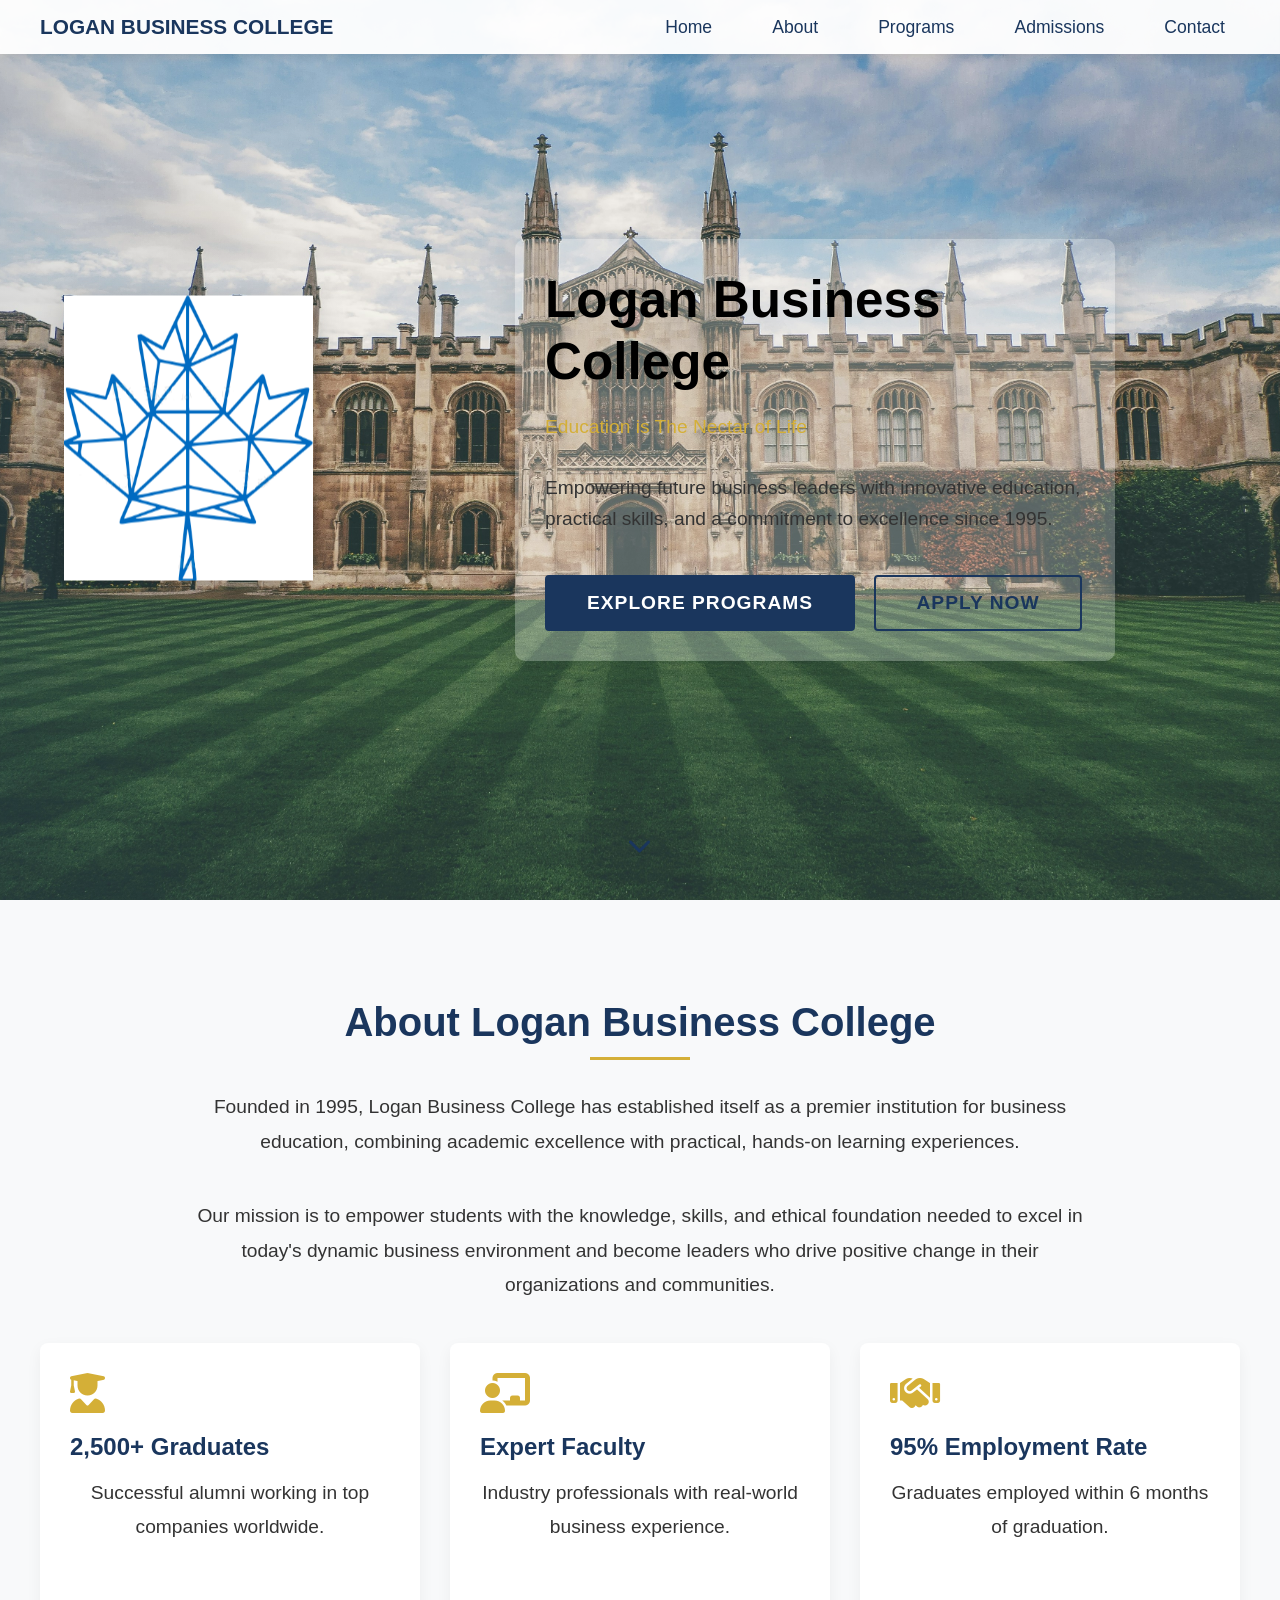
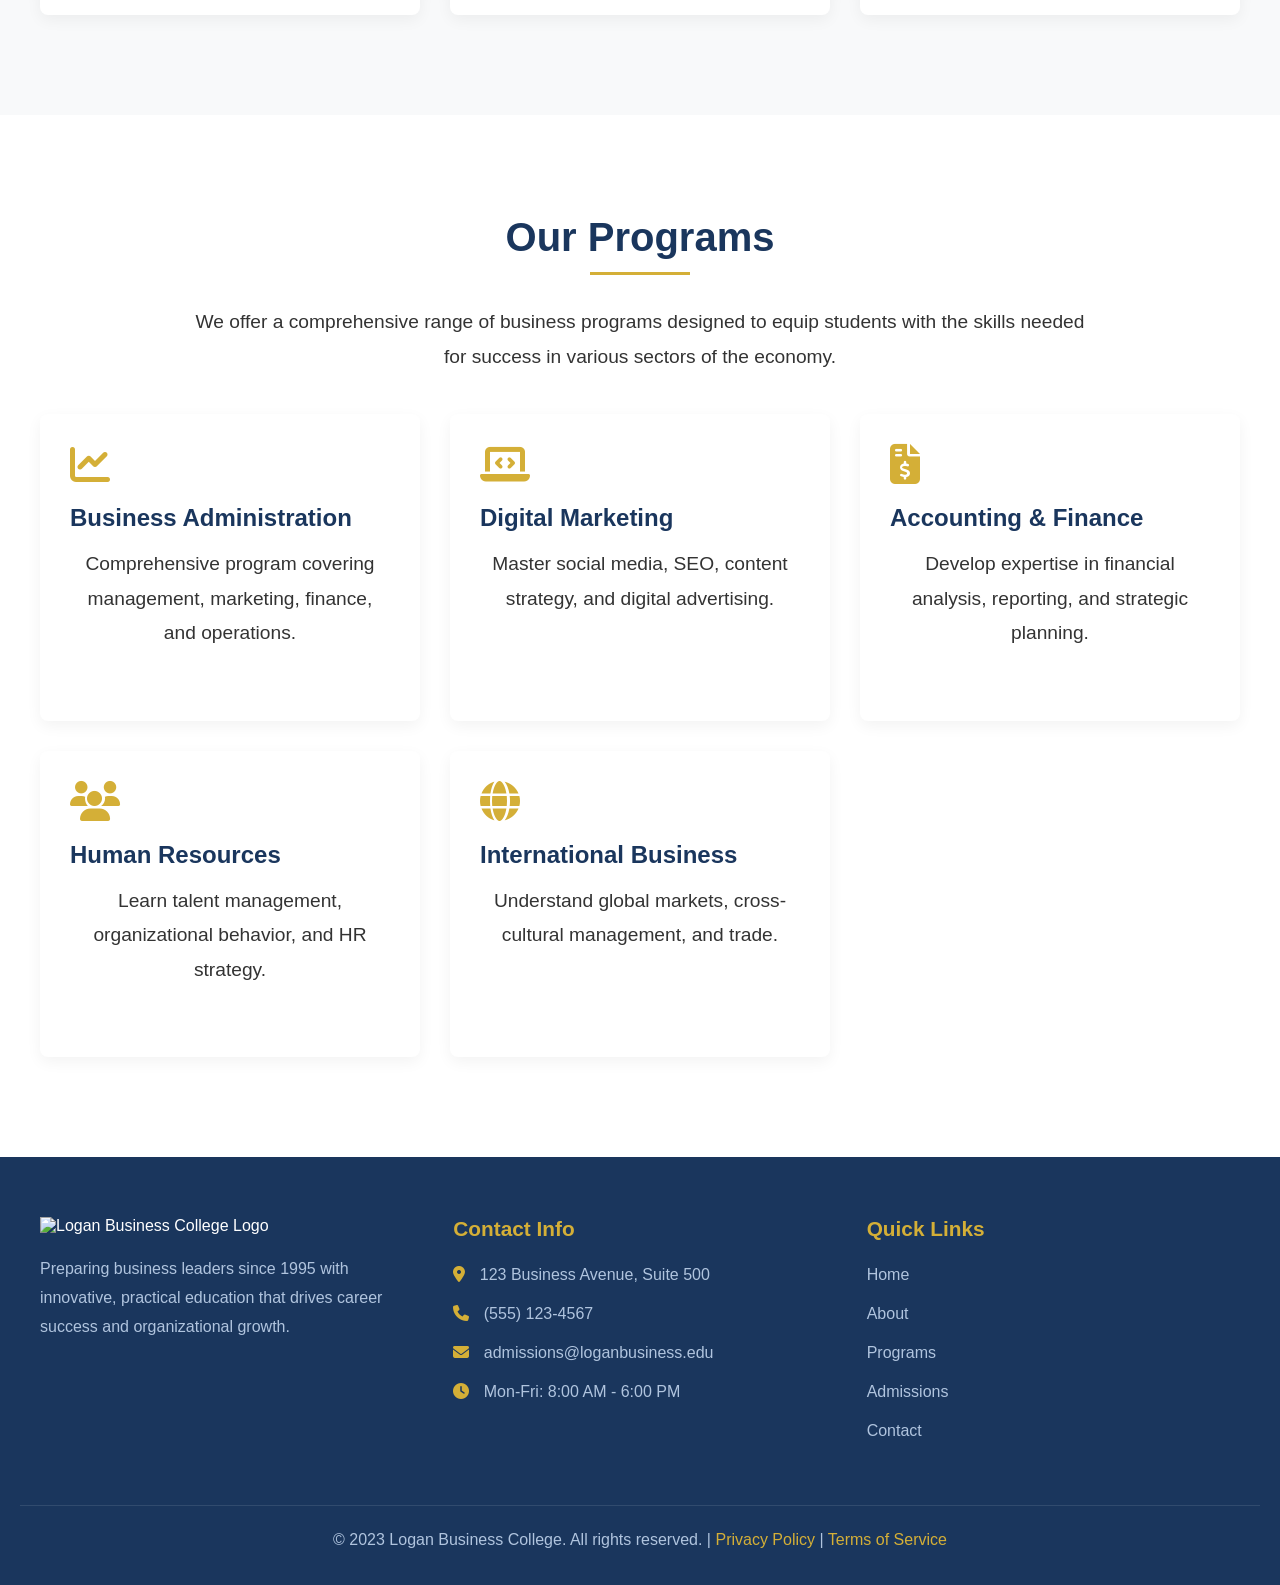
==== LandingPage/index.html @ c4b7f5f1 "Initial commit" ====
<!DOCTYPE html>
<html lang="en">
<head>
    <meta charset="UTF-8">
    <meta name="viewport" content="width=device-width, initial-scale=1.0">
    <title>Logan Business College - Excellence in Business Education</title>
    <link rel="stylesheet" href="https://cdnjs.cloudflare.com/ajax/libs/font-awesome/6.4.0/css/all.min.css">
    <link rel="stylesheet" href="style.css">
</head>
<body>
    <!-- Navbar -->
    <nav class="navbar" id="navbar">
        <div class="nav-logo">
            <div class="nav-logo-text">LOGAN BUSINESS COLLEGE</div>
        </div>
        <ul class="nav-links">
            <li><a href="#home">Home</a></li>
            <li><a href="#about">About</a></li>
            <li><a href="#programs">Programs</a></li>
            <li><a href="#admissions">Admissions</a></li>
            <li><a href="#contact">Contact</a></li>
        </ul>
    </nav>

    <!-- Menu Button (Initially hidden) -->
    <div class="menu-button" id="menuButton">
        <span></span>
        <span></span>
        <span></span>
    </div>

    <!-- Sidebar Menu -->
    <div class="sidebar-menu" id="sidebarMenu">
        <ul class="sidebar-links">
            <li><a href="#home"><i class="fas fa-home"></i> Home</a></li>
            <li><a href="#about"><i class="fas fa-info-circle"></i> About LBC</a></li>
            <li><a href="#programs"><i class="fas fa-graduation-cap"></i> Programs</a></li>
            <li><a href="#admissions"><i class="fas fa-file-alt"></i> Admissions</a></li>
            <li><a href="#faculty"><i class="fas fa-chalkboard-teacher"></i> Faculty</a></li>
            <li><a href="#campus"><i class="fas fa-university"></i> Campus Life</a></li>
            <li><a href="#contact"><i class="fas fa-envelope"></i> Contact</a></li>
            <li><a href="#apply"><i class="fas fa-edit"></i> Apply Now</a></li>
        </ul>
    </div>

    <!-- Landing Page Section -->
    <section class="landing-page" id="home">
        <!-- College Logo on the Left -->
        <div class="college-logo-container">
            <!-- Relative path to your local file -->
            <img src="leaf.png" alt="Logan Business College Logo" class="college-logo">
            <!-- <div class="logo-text">Logan Business College</div>
            <div class="logo-subtext">Excellence in Business Education</div> -->
        </div>
        
        <!-- Main Content -->
        <div class="main-content">
            <h1>Logan Business College</h1>
            <p><span class="highlight">Education is The Nectar of Life</span></p>
            <p>Empowering future business leaders with innovative education, practical skills, and a commitment to excellence since 1995.</p>
            <div class="cta-buttons">
                <a href="#programs" class="cta-button">Explore Programs</a>
                <a href="#apply" class="cta-button secondary">Apply Now</a>
            </div>
        </div>
        <div class="scroll-indicator">
            <i class="fas fa-chevron-down"></i>
        </div>
    </section>

    <!-- About Section -->
    <section class="content-section" id="about">
        <h2 class="section-title">About Logan Business College</h2>
        <p>Founded in 1995, Logan Business College has established itself as a premier institution for business education, combining academic excellence with practical, hands-on learning experiences.</p>
        <p>Our mission is to empower students with the knowledge, skills, and ethical foundation needed to excel in today's dynamic business environment and become leaders who drive positive change in their organizations and communities.</p>
        
        <div class="programs-grid">
            <div class="program-card">
                <i class="fas fa-user-graduate"></i>
                <h3>2,500+ Graduates</h3>
                <p>Successful alumni working in top companies worldwide.</p>
            </div>
            <div class="program-card">
                <i class="fas fa-chalkboard-teacher"></i>
                <h3>Expert Faculty</h3>
                <p>Industry professionals with real-world business experience.</p>
            </div>
            <div class="program-card">
                <i class="fas fa-handshake"></i>
                <h3>95% Employment Rate</h3>
                <p>Graduates employed within 6 months of graduation.</p>
            </div>
        </div>
    </section>

    <!-- Programs Section -->
    <section class="content-section" id="programs" style="background-color: #fff;">
        <h2 class="section-title">Our Programs</h2>
        <p>We offer a comprehensive range of business programs designed to equip students with the skills needed for success in various sectors of the economy.</p>
        
        <div class="programs-grid">
            <div class="program-card">
                <i class="fas fa-chart-line"></i>
                <h3>Business Administration</h3>
                <p>Comprehensive program covering management, marketing, finance, and operations.</p>
            </div>
            <div class="program-card">
                <i class="fas fa-laptop-code"></i>
                <h3>Digital Marketing</h3>
                <p>Master social media, SEO, content strategy, and digital advertising.</p>
            </div>
            <div class="program-card">
                <i class="fas fa-file-invoice-dollar"></i>
                <h3>Accounting & Finance</h3>
                <p>Develop expertise in financial analysis, reporting, and strategic planning.</p>
            </div>
            <div class="program-card">
                <i class="fas fa-users"></i>
                <h3>Human Resources</h3>
                <p>Learn talent management, organizational behavior, and HR strategy.</p>
            </div>
            <div class="program-card">
                <i class="fas fa-globe"></i>
                <h3>International Business</h3>
                <p>Understand global markets, cross-cultural management, and trade.</p>
            </div>
            <div class="program-card">
                <i class="fas fa-project-diagram"></i>
                <h3>Project Management</h3>
                <p>Master planning, execution, and leadership of business projects.</p>
            </div>
        </div>
    </section>

    <!-- Footer -->
    <footer class="footer" id="contact">
        <div class="footer-content">
            <div class="footer-section">
                <img src="https://cdn.logojoy.com/wp-content/uploads/20230621140450/business-college-logo.png" alt="Logan Business College Logo" class="footer-logo">
                <p>Preparing business leaders since 1995 with innovative, practical education that drives career success and organizational growth.</p>
            </div>
            
            <div class="footer-section">
                <h3>Contact Info</h3>
                <ul>
                    <li><i class="fas fa-map-marker-alt" style="margin-right: 10px; color: #d4af37;"></i> 123 Business Avenue, Suite 500</li>
                    <li><i class="fas fa-phone" style="margin-right: 10px; color: #d4af37;"></i> (555) 123-4567</li>
                    <li><i class="fas fa-envelope" style="margin-right: 10px; color: #d4af37;"></i> admissions@loganbusiness.edu</li>
                    <li><i class="fas fa-clock" style="margin-right: 10px; color: #d4af37;"></i> Mon-Fri: 8:00 AM - 6:00 PM</li>
                </ul>
            </div>
            
            <div class="footer-section">
                <h3>Quick Links</h3>
                <ul>
                    <li><a href="#home" style="color: #b0c4de; text-decoration: none;">Home</a></li>
                    <li><a href="#about" style="color: #b0c4de; text-decoration: none;">About</a></li>
                    <li><a href="#programs" style="color: #b0c4de; text-decoration: none;">Programs</a></li>
                    <li><a href="#admissions" style="color: #b0c4de; text-decoration: none;">Admissions</a></li>
                    <li><a href="#contact" style="color: #b0c4de; text-decoration: none;">Contact</a></li>
                </ul>
            </div>
        </div>
        
        <div class="footer-bottom">
            <p>&copy; 2023 Logan Business College. All rights reserved. | <a href="#" style="color: #d4af37; text-decoration: none;">Privacy Policy</a> | <a href="#" style="color: #d4af37; text-decoration: none;">Terms of Service</a></p>
        </div>
    </footer>

    <script src="script.js"></script>
</body>
</html>
---- LandingPage/style.css ----
* {
    margin: 0;
    padding: 0;
    box-sizing: border-box;
    font-family: 'Segoe UI', Tahoma, Geneva, Verdana, sans-serif;
}

body {
    overflow-x: hidden;
    color: #333;
}

/* Background image section */
.landing-page {
    position: relative;
    width: 100%;
    min-height: 100vh;
    background-image:url('pic4.jpg');
    background-size: cover;
    background-position: center;
    background-attachment: fixed;
    display: flex;
    flex-direction: column;
    justify-content: center;
    align-items: center;
    text-align: center;
    padding: 0 20px;
    transition: all 0.5s ease;
    overflow: hidden;
}

/* College logo on the left */
.college-logo-container {
    position: absolute;
    top: 50%;
    left: 5%;
    transform: translateY(-50%);
    z-index: 2;
    max-width: 300px;
    text-align: center;
    opacity: 0;
    animation: logoFadeIn 1s ease forwards;
    animation-delay: 0.3s;
}

@keyframes logoFadeIn {
    from {
        opacity: 0;
        transform: translateY(-50%) scale(0.8);
    }
    to {
        opacity: 1;
        transform: translateY(-50%) scale(1);
    }
}

.college-logo {
    width: 100%;
    max-width: 250px;
    height: auto;
    filter: drop-shadow(0 5px 15px rgba(0, 0, 0, 0.2));
    margin-bottom: 20px;
}

.logo-text {
    color: #1a365d;
    font-size: 1.8rem;
    font-weight: 700;
    text-transform: uppercase;
    letter-spacing: 1px;
    line-height: 1.2;
    margin-top: 15px;
}

.logo-subtext {
    color: #4a6fa5;
    font-size: 1.1rem;
    font-weight: 500;
    margin-top: 5px;
    font-style: italic;
}

/* Main content with slide animation */
.main-content {
    max-width: 600px;
    margin-left: 350px; /* Push content right to accommodate logo */
    z-index: 2;
    text-align: left;
    opacity: 0;
    transform: translateX(-100px);
    animation: slideInRight 1.2s ease-out forwards;
    animation-delay: 0.8s;
    position: relative;
    padding: 30px;
    background: rgba(255, 255, 255, 0.25);
    border-radius: 10px;
    box-shadow: 0 15px 35px rgba(0, 0, 0, 0.1);
}

@keyframes slideInRight {
    from {
        opacity: 0;
        transform: translateX(-100px);
    }
    to {
        opacity: 1;
        transform: translateX(0);
    }
}

/* Create the "emerging from under" effect */
.landing-page::before {
    content: '';
    position: absolute;
    top: 0;
    left: 0;
    width: 0;
    height: 100%;
    background: linear-gradient(to right, rgba(26, 54, 93, 0.1) 0%, rgba(26, 54, 93, 0) 100%);
    z-index: 1;
    animation: revealContent 1.5s ease-out forwards;
    animation-delay: 0.5s;
}

@keyframes revealContent {
    from {
        width: 0;
    }
    to {
        width: 350px; /* Matches the margin-left of main-content */
    }
}

.main-content h1 {
    font-size: 3.2rem;
    margin-bottom: 20px;
    color: black;
    line-height: 1.2;
    opacity: 0;
    transform: translateY(20px);
    animation: fadeInUp 0.8s ease forwards;
    animation-delay: 1.5s;
}

@keyframes fadeInUp {
    from {
        opacity: 0;
        transform: translateY(20px);
    }
    to {
        opacity: 1;
        transform: translateY(0);
    }
}

.main-content .highlight {
    color: #d4af37;
    opacity: 0;
    transform: translateY(20px);
    animation: fadeInUp 0.8s ease forwards;
    animation-delay: 1.7s;
}

.main-content p {
    font-size: 1.2rem;
    line-height: 1.6;
    margin-bottom: 30px;
    color: #333;
    opacity: 0;
    transform: translateY(20px);
    animation: fadeInUp 0.8s ease forwards;
    animation-delay: 1.9s;
}

.cta-buttons {
    opacity: 0;
    transform: translateY(20px);
    animation: fadeInUp 0.8s ease forwards;
    animation-delay: 2.1s;
}

.cta-button {
    display: inline-block;
    background-color: #1a365d;
    color: white;
    padding: 15px 40px;
    border-radius: 4px;
    text-decoration: none;
    font-weight: bold;
    font-size: 1.2rem;
    transition: all 0.3s ease;
    border: 2px solid #1a365d;
    text-transform: uppercase;
    letter-spacing: 1px;
    margin-top: 10px;
}

.cta-button:hover {
    background-color: #d4af37;
    color: #1a365d;
    transform: translateY(-5px);
    box-shadow: 0 10px 20px rgba(0, 0, 0, 0.2);
    border-color: #d4af37;
}

.cta-button.secondary {
    background-color: transparent;
    color: #1a365d;
    margin-left: 15px;
}

.cta-button.secondary:hover {
    background-color: #1a365d;
    color: white;
}

/* Top Navbar - UPDATED */
.navbar {
    position: fixed;
    top: 0;
    left: 0;
    width: 100%;
    background-color: rgba(255, 255, 255, 0.95);
    padding: 15px 40px;
    display: flex;
    justify-content: space-between;
    align-items: center;
    z-index: 1000;
    transition: transform 0.3s ease, opacity 0.3s ease, background-color 0.5s ease;
    box-shadow: 0 2px 10px rgba(0, 0, 0, 0.1);
    transform: translateY(0);
    opacity: 1;
}

/* FIXED: Removed initial animation that was conflicting */
/* @keyframes fadeInDown {
    from {
        opacity: 0;
        transform: translateY(-20px);
    }
    to {
        opacity: 1;
        transform: translateY(0);
    }
} */

/* Navbar when scrolled - just makes it slightly smaller */
.navbar.scrolled {
    padding: 10px 30px;
    background-color: rgba(255, 255, 255, 0.98);
    backdrop-filter: blur(10px);
}

/* Navbar when hidden - COMPLETELY disappears */
.navbar.hidden {
    transform: translateY(-100%);
    opacity: 0;
    pointer-events: none;
}

.nav-logo {
    display: flex;
    align-items: center;
}

.nav-logo-img {
    height: 40px;
    margin-right: 15px;
}

.nav-logo-text {
    font-size: 1.3rem;
    font-weight: 700;
    color: #1a365d;
    text-decoration: none;
}

.nav-links {
    display: flex;
    list-style: none;
}

.nav-links li {
    margin-left: 30px;
}

.nav-links a {
    color: #1a365d;
    text-decoration: none;
    font-size: 1.1rem;
    font-weight: 500;
    transition: all 0.3s ease;
    padding: 8px 15px;
    border-radius: 4px;
}

.nav-links a:hover {
    color: #d4af37;
    background-color: rgba(26, 54, 93, 0.05);
}

/* Menu button (initially hidden) - UPDATED */
.menu-button {
    display: none;
    position: fixed;
    top: 20px;
    right: 30px;
    width: 50px;
    height: 50px;
    background-color: rgba(26, 54, 93, 0.9);
    border-radius: 50%;
    z-index: 1002;
    cursor: pointer;
    box-shadow: 0 4px 15px rgba(0, 0, 0, 0.2);
    transition: all 0.3s ease;
    justify-content: center;
    align-items: center;
    flex-direction: column;
    opacity: 0;
    transform: translateY(-20px);
}

.menu-button.visible {
    opacity: 1;
    transform: translateY(0);
}

.menu-button.active {
    background-color: rgba(212, 175, 55, 0.95);
}

.menu-button span {
    display: block;
    width: 24px;
    height: 3px;
    background-color: white;
    margin: 3px 0;
    border-radius: 2px;
    transition: all 0.3s ease;
}

.menu-button.active span:nth-child(1) {
    transform: rotate(45deg) translate(5px, 5px);
}

.menu-button.active span:nth-child(2) {
    opacity: 0;
}

.menu-button.active span:nth-child(3) {
    transform: rotate(-45deg) translate(7px, -6px);
}

/* Sidebar Menu (hidden by default) */
.sidebar-menu {
    position: fixed;
    top: 0;
    right: -350px;
    width: 320px;
    height: 100%;
    background-color: rgba(26, 54, 93, 0.98);
    backdrop-filter: blur(10px);
    padding: 100px 30px 30px;
    z-index: 1001;
    transition: right 0.5s cubic-bezier(0.68, -0.55, 0.265, 1.55);
    box-shadow: -5px 0 25px rgba(0, 0, 0, 0.2);
    overflow-y: auto;
}

.sidebar-menu.active {
    right: 0;
}

.sidebar-links {
    list-style: none;
}

.sidebar-links li {
    margin-bottom: 15px;
    opacity: 0;
    transform: translateX(20px);
    transition: all 0.4s ease;
}

.sidebar-menu.active .sidebar-links li {
    opacity: 1;
    transform: translateX(0);
}

.sidebar-menu.active .sidebar-links li:nth-child(1) { transition-delay: 0.1s; }
.sidebar-menu.active .sidebar-links li:nth-child(2) { transition-delay: 0.15s; }
.sidebar-menu.active .sidebar-links li:nth-child(3) { transition-delay: 0.2s; }
.sidebar-menu.active .sidebar-links li:nth-child(4) { transition-delay: 0.25s; }
.sidebar-menu.active .sidebar-links li:nth-child(5) { transition-delay: 0.3s; }
.sidebar-menu.active .sidebar-links li:nth-child(6) { transition-delay: 0.35s; }
.sidebar-menu.active .sidebar-links li:nth-child(7) { transition-delay: 0.4s; }
.sidebar-menu.active .sidebar-links li:nth-child(8) { transition-delay: 0.45s; }

.sidebar-links a {
    color: #fff;
    text-decoration: none;
    font-size: 1.2rem;
    display: block;
    padding: 15px 20px;
    border-radius: 4px;
    transition: all 0.3s ease;
    border-left: 3px solid transparent;
}

.sidebar-links a:hover {
    background-color: rgba(212, 175, 55, 0.3);
    color: #fff;
    border-left: 3px solid #d4af37;
    transform: translateX(10px);
}

.sidebar-links i {
    width: 30px;
    text-align: center;
    margin-right: 10px;
    color: #d4af37;
}

/* Content sections to enable scrolling */
.content-section {
    padding: 100px 40px;
    background-color: #f8f9fa;
    color: #333;
    opacity: 0;
    transform: translateY(30px);
    transition: opacity 0.8s ease, transform 0.8s ease;
}

.content-section.visible {
    opacity: 1;
    transform: translateY(0);
}

.section-title {
    font-size: 2.5rem;
    margin-bottom: 30px;
    color: #1a365d;
    text-align: center;
    position: relative;
    padding-bottom: 15px;
}

.section-title:after {
    content: '';
    position: absolute;
    bottom: 0;
    left: 50%;
    transform: translateX(-50%);
    width: 100px;
    height: 3px;
    background-color: #d4af37;
}

.content-section p {
    font-size: 1.2rem;
    line-height: 1.8;
    max-width: 900px;
    margin: 0 auto 40px;
    text-align: center;
}

/* Programs grid */
.programs-grid {
    display: grid;
    grid-template-columns: repeat(auto-fill, minmax(300px, 1fr));
    gap: 30px;
    margin-top: 40px;
}

.program-card {
    background-color: white;
    border-radius: 8px;
    padding: 30px;
    box-shadow: 0 5px 15px rgba(0, 0, 0, 0.05);
    transition: all 0.3s ease;
    opacity: 0;
    transform: translateY(20px);
}

.program-card.visible {
    opacity: 1;
    transform: translateY(0);
}

.program-card:hover {
    transform: translateY(-10px);
    box-shadow: 0 15px 30px rgba(0, 0, 0, 0.1);
}

.program-card i {
    font-size: 2.5rem;
    color: #d4af37;
    margin-bottom: 20px;
}

.program-card h3 {
    font-size: 1.5rem;
    color: #1a365d;
    margin-bottom: 15px;
}

/* Footer */
.footer {
    background-color: #1a365d;
    color: #fff;
    padding: 60px 20px 30px;
}

.footer-content {
    display: grid;
    grid-template-columns: repeat(auto-fit, minmax(250px, 1fr));
    gap: 40px;
    max-width: 1200px;
    margin: 0 auto;
}

.footer-logo {
    width: 200px;
    margin-bottom: 20px;
}

.footer h3 {
    color: #d4af37;
    margin-bottom: 20px;
    font-size: 1.3rem;
}

.footer p, .footer li {
    color: #b0c4de;
    line-height: 1.8;
}

.footer ul {
    list-style: none;
}

.footer ul li {
    margin-bottom: 10px;
}

.footer-bottom {
    text-align: center;
    margin-top: 50px;
    padding-top: 20px;
    border-top: 1px solid rgba(255, 255, 255, 0.1);
    color: #b0c4de;
}

/* Scroll indicator */
.scroll-indicator {
    position: absolute;
    bottom: 40px;
    left: 50%;
    transform: translateX(-50%);
    color: #1a365d;
    font-size: 1.5rem;
    animation: bounce 2s infinite;
    opacity: 0;
    animation: bounce 2s infinite, fadeIn 0.8s ease forwards;
    animation-delay: 2.5s, 2.5s;
}

@keyframes bounce {
    0%, 20%, 50%, 80%, 100% {
        transform: translateY(0) translateX(-50%);
    }
    40% {
        transform: translateY(-20px) translateX(-50%);
    }
    60% {
        transform: translateY(-10px) translateX(-50%);
    }
}

@keyframes fadeIn {
    from { opacity: 0; }
    to { opacity: 1; }
}

/* Responsive Design */
@media (max-width: 1200px) {
    .college-logo-container {
        left: 3%;
        max-width: 250px;
    }
    
    .main-content {
        margin-left: 300px;
    }
    
    @keyframes revealContent {
        to {
            width: 300px;
        }
    }
}

@media (max-width: 992px) {
    .college-logo-container {
        position: relative;
        top: auto;
        left: auto;
        transform: none;
        margin-bottom: 40px;
        max-width: 200px;
        animation: logoFadeIn 1s ease forwards;
        animation-delay: 0.3s;
    }
    
    .main-content {
        margin-left: 0;
        text-align: center;
        animation: slideInUp 1.2s ease-out forwards;
        animation-delay: 0.8s;
        transform: translateY(50px);
    }
    
    @keyframes slideInUp {
        from {
            opacity: 0;
            transform: translateY(50px);
        }
        to {
            opacity: 1;
            transform: translateY(0);
        }
    }
    
    .landing-page::before {
        display: none;
    }
    
    .main-content h1 {
        font-size: 2.5rem;
    }
    
    .nav-links {
        display: none;
    }
    
    .menu-button {
        display: flex;
    }
}

@media (max-width: 768px) {
    .main-content h1 {
        font-size: 2rem;
    }
    
    .main-content p {
        font-size: 1.1rem;
    }
    
    .sidebar-menu {
        width: 280px;
    }
    
    .menu-button {
        width: 45px;
        height: 45px;
        top: 15px;
        right: 20px;
    }
    
    .cta-button.secondary {
        margin-left: 0;
        margin-top: 15px;
        display: block;
    }
}
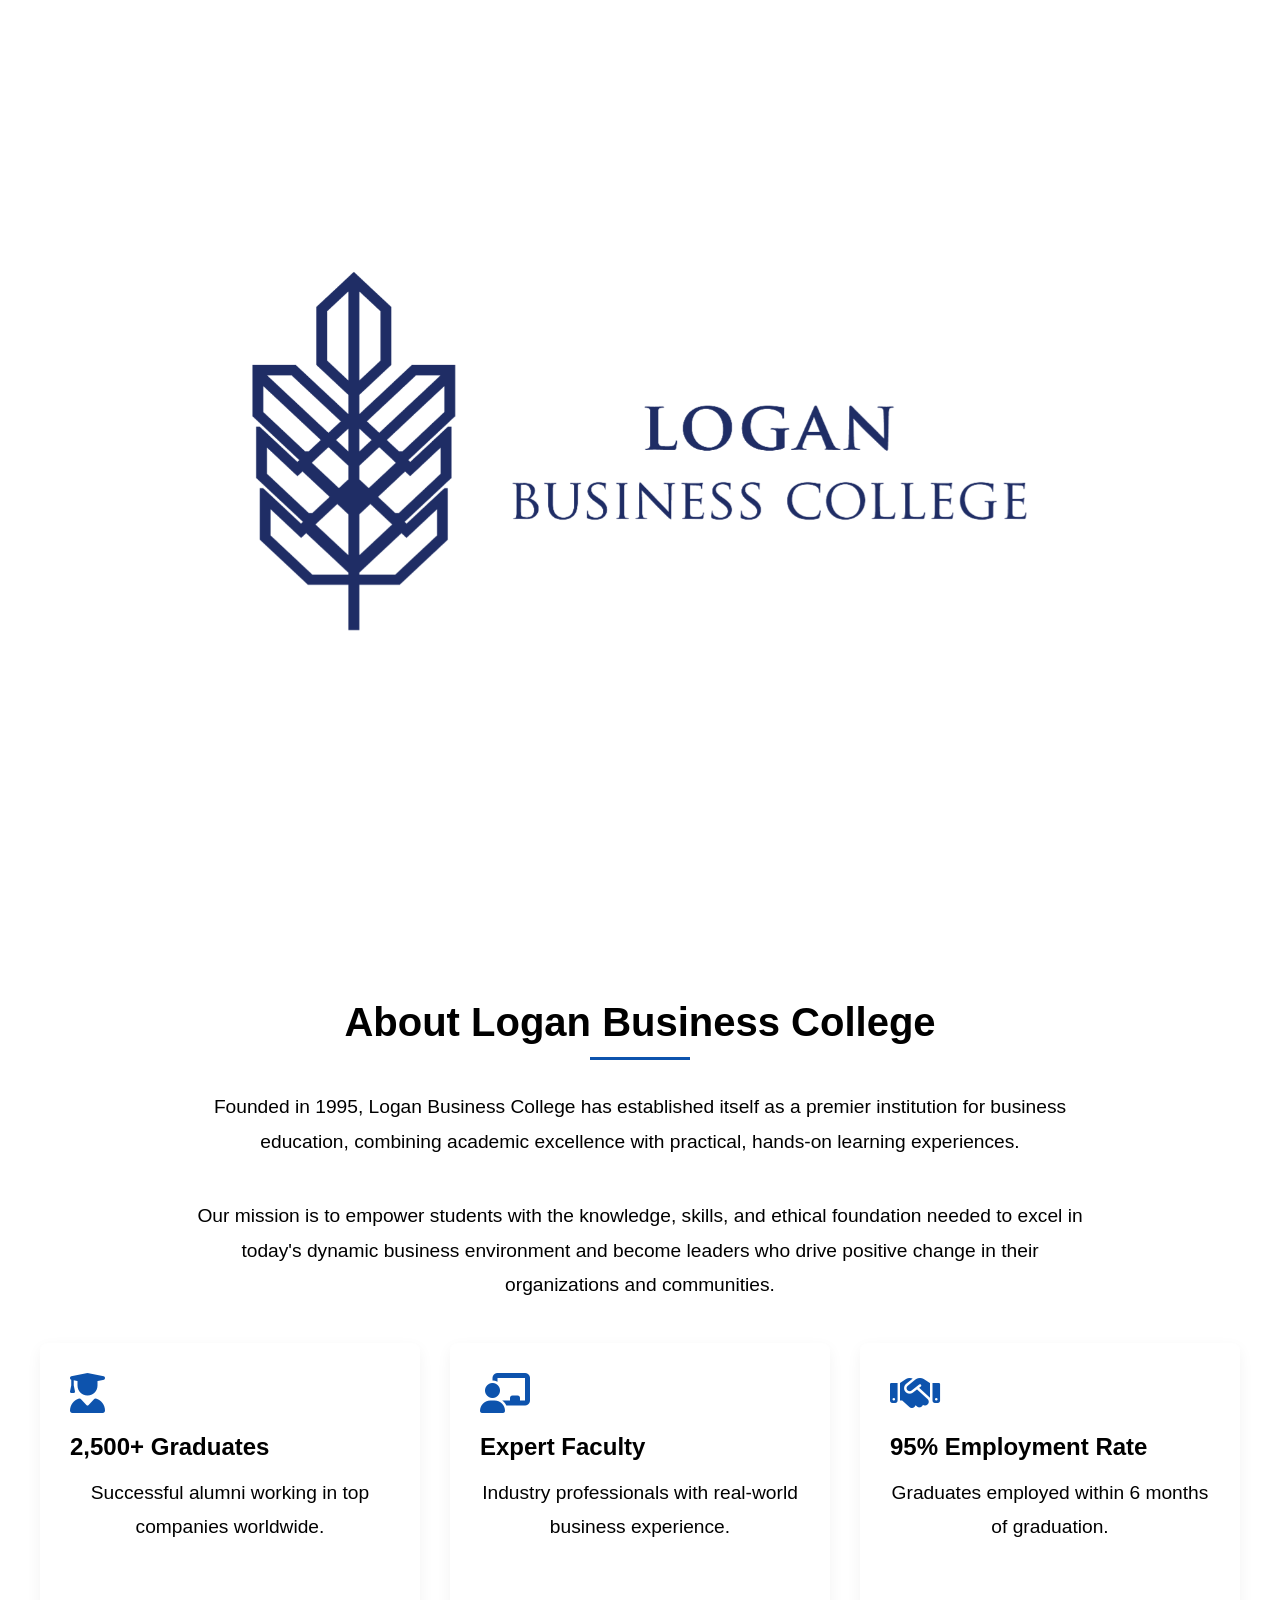
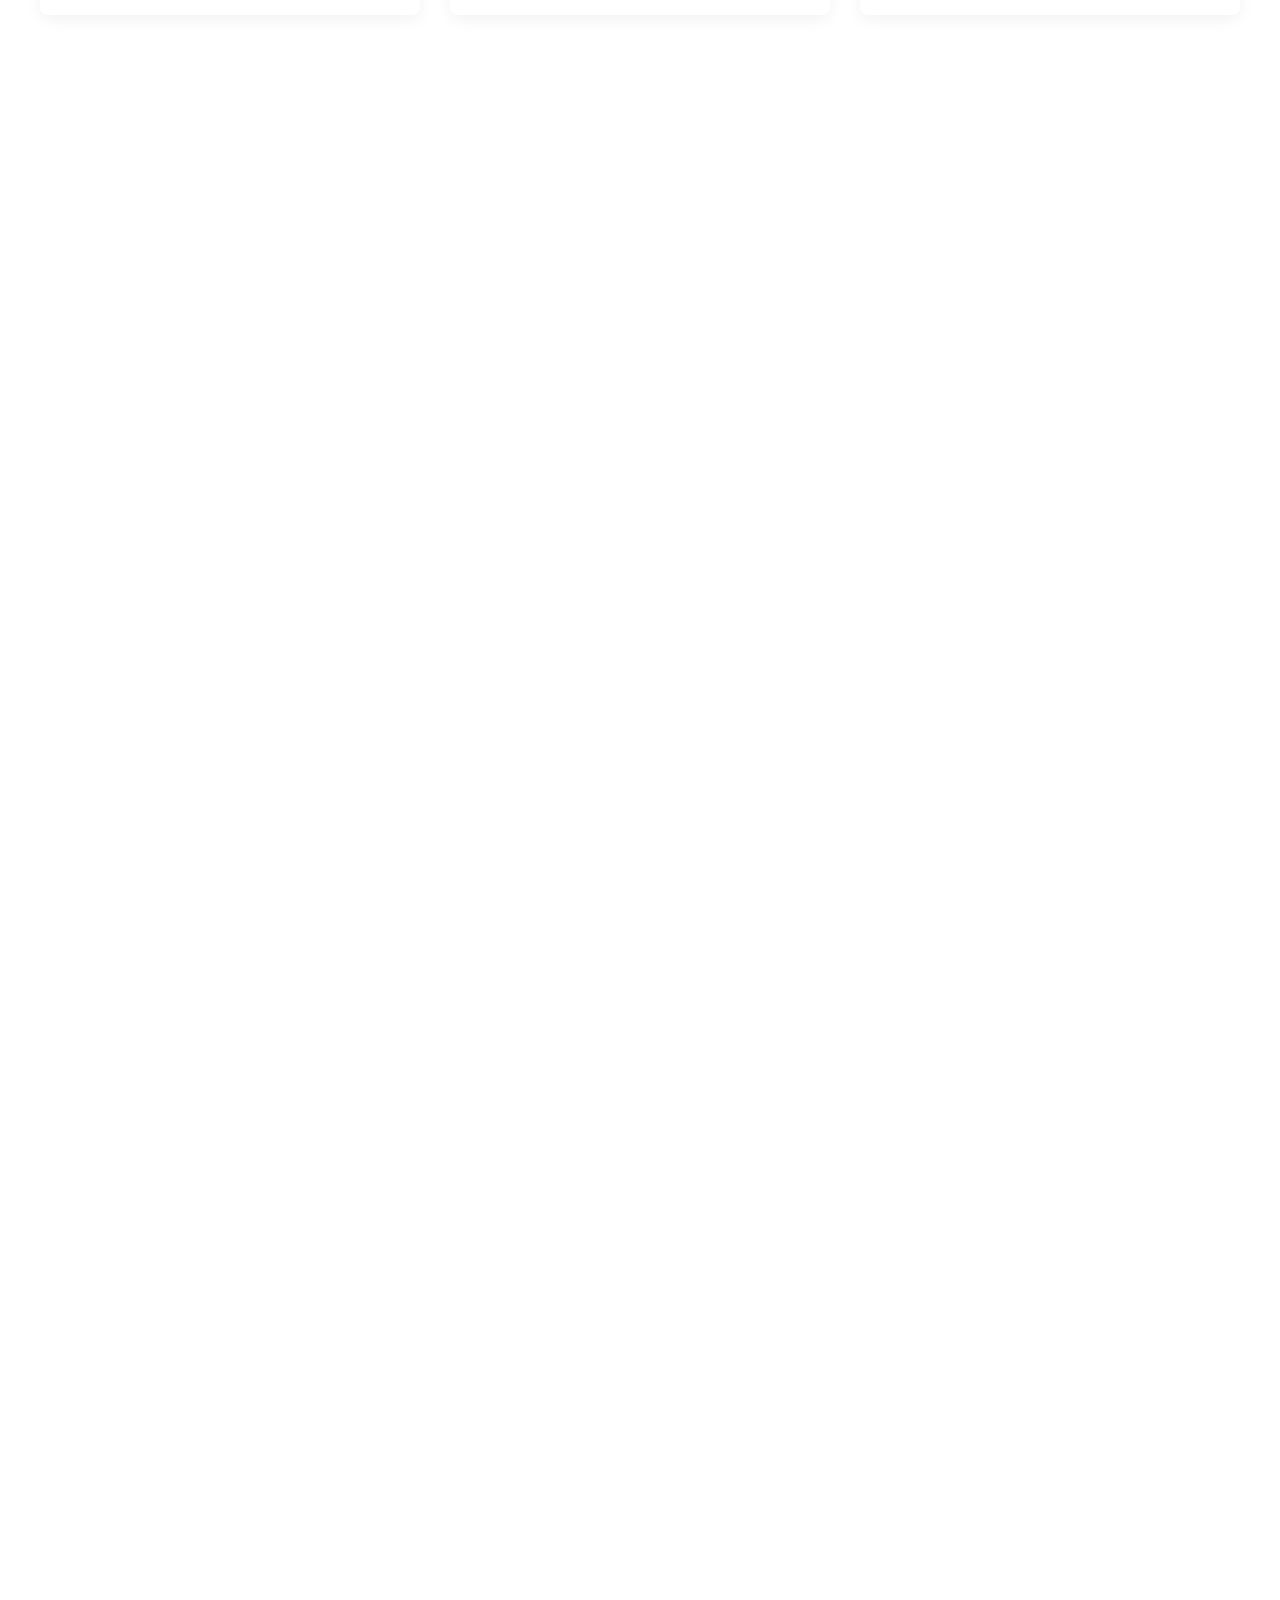
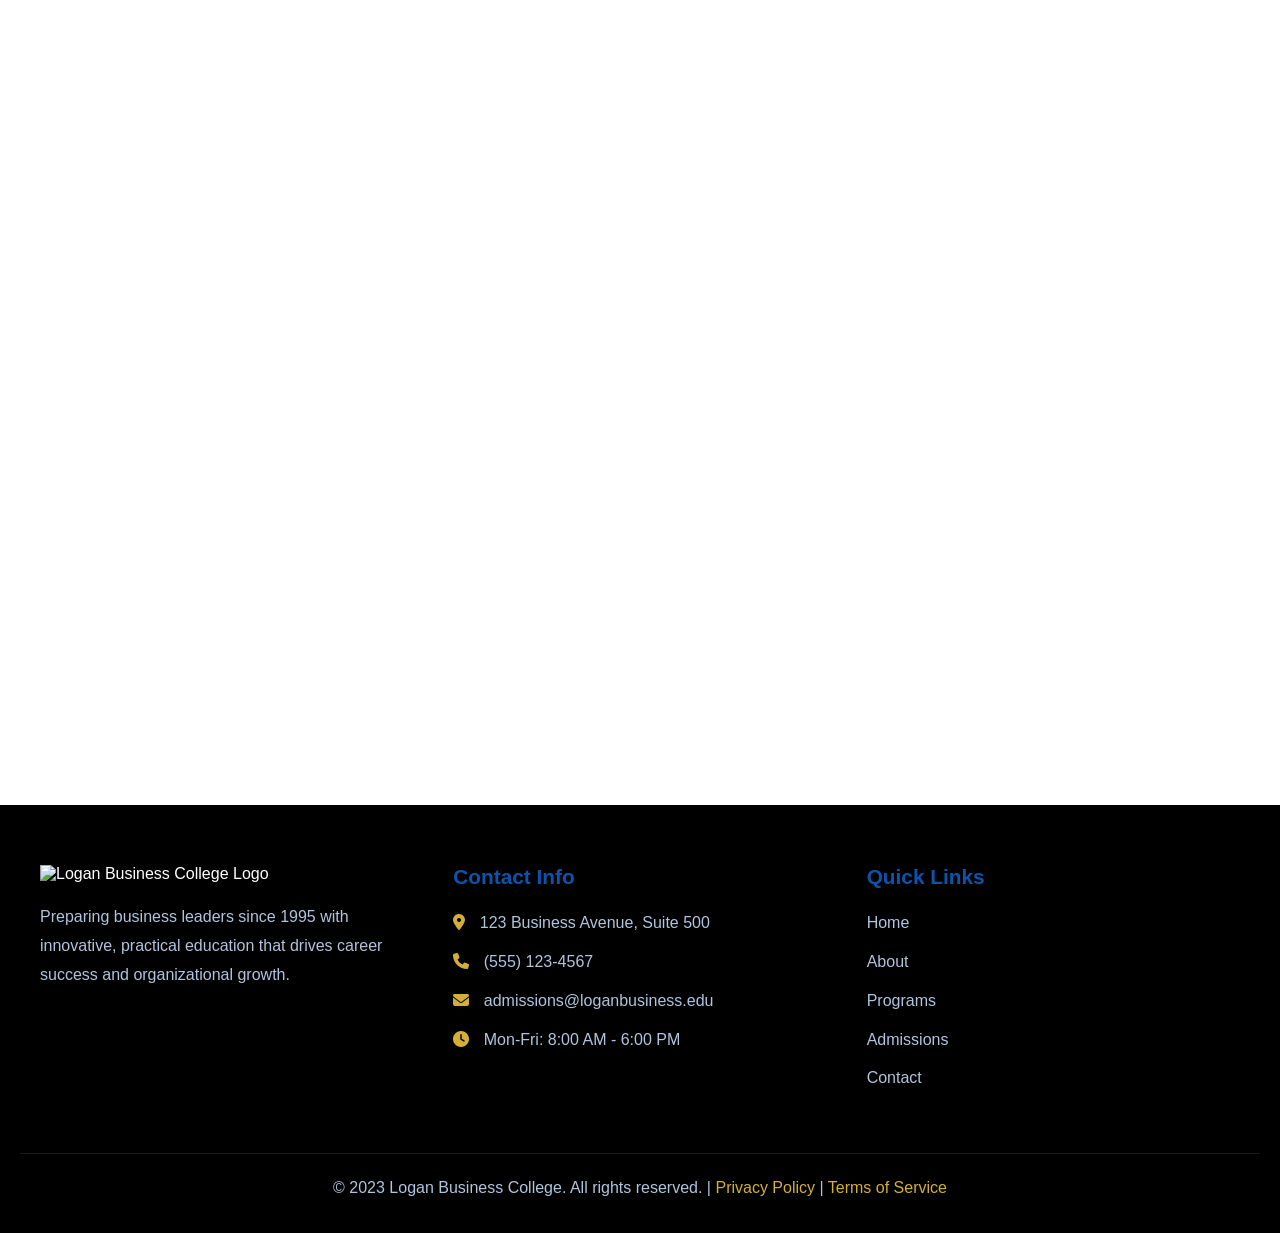
==== commit 0d650ef8: "updated lbc" ====
--- a/LandingPage/index.html
+++ b/LandingPage/index.html
@@ -8,6 +8,15 @@
     <link rel="stylesheet" href="style.css">
 </head>
 <body>
+
+     <!-- ── Loading Screen Overlay ─────────────────────────── -->
+  <div id="loading-screen">
+    <img
+      id="loading-logo"
+      src="lbcLogo.png"
+    />
+  </div>
+
     <!-- Navbar -->
     <nav class="navbar" id="navbar">
         <div class="nav-logo">
@@ -48,21 +57,23 @@
         <!-- College Logo on the Left -->
         <div class="college-logo-container">
             <!-- Relative path to your local file -->
-            <img src="leaf.png" alt="Logan Business College Logo" class="college-logo">
+            <img src="lbcLogo2.png" alt="Logan Business College Logo" class="college-logo">
             <!-- <div class="logo-text">Logan Business College</div>
             <div class="logo-subtext">Excellence in Business Education</div> -->
         </div>
         
         <!-- Main Content -->
-        <div class="main-content">
-            <h1>Logan Business College</h1>
-            <p><span class="highlight">Education is The Nectar of Life</span></p>
-            <p>Empowering future business leaders with innovative education, practical skills, and a commitment to excellence since 1995.</p>
-            <div class="cta-buttons">
-                <a href="#programs" class="cta-button">Explore Programs</a>
-                <a href="#apply" class="cta-button secondary">Apply Now</a>
-            </div>
-        </div>
+       <div class="main-content">
+    <!-- h1 containing img for better accessibility -->
+    <h1 class="visually-hidden">Logan Business College</h1>
+    <img src="lbcLogo3.png" alt="" class="college-logo" aria-hidden="true">
+    
+    <p><span class="highlight">Education is The Nectar of Life</span></p>
+    <div class="cta-buttons">
+        <a href="#programs" class="cta-button">Explore Programs</a>
+        <a href="#apply" class="cta-button secondary">Apply Now</a>
+    </div>
+    </div>
         <div class="scroll-indicator">
             <i class="fas fa-chevron-down"></i>
         </div>
@@ -131,7 +142,61 @@
             </div>
         </div>
     </section>
-
+    
+    <section class="content-section">
+        <div class="container1">
+        <h2 class="section-title">Our Learning Modules</h2>
+        <p class="section-subtitle">Explore our comprehensive business education modules</p>
+        <div class="slider-wrapper">
+           <div class="card-list" id="cardCarousel">
+            <!-- Card items will be dynamically added here -->
+                <div class="card-item">
+                    <img src="pic2.jpg" alt="Business Fundamentals" class="user-image">
+                    <h2 class="module-name">Business Fundamentals</h2>
+                    <p class="description">Learn the core principles of business management, finance, and marketing strategies.</p>
+                    <button class="learn-more">Learn More</button>
+                </div>
+                 <div class="card-item">
+                    <img src="pic2.jpg" alt="Leadership Skills" class="user-image">
+                    <h2 class="module-name">Leadership & Management</h2>
+                    <p class="description">Develop essential leadership skills and learn effective team management techniques.</p>
+                    <button class="learn-more">Learn More</button>
+                </div>
+              <div class="card-item">
+                    <img src="pic2.jpg" alt="Digital Marketing" class="user-image">
+                    <h2 class="module-name">Digital Marketing</h2>
+                    <p class="description">Master online marketing strategies including SEO, social media, and content marketing.</p>
+                    <button class="learn-more">Learn More</button>
+                </div>
+                <div class="card-item">
+                    <img src="pic2.jpg" alt="Financial Analysis" class="user-image">
+                    <h2 class="module-name">Financial Analysis</h2>
+                    <p class="description">Learn financial modeling, budgeting, and investment analysis techniques.</p>
+                    <button class="learn-more">Learn More</button>
+                </div>
+                    <div class="card-item">
+                    <img src="pic2.jpg" alt="Entrepreneurship" class="user-image">
+                    <h2 class="module-name">Entrepreneurship</h2>
+                    <p class="description">From ideation to launch, learn how to build and grow successful startups.</p>
+                    <button class="learn-more">Learn More</button>
+                </div>
+            </div>
+        
+                 <!-- Navigation Buttons -->
+                    <div class="slider-nav">
+                     <button class="slider-nav-btn prev-btn" aria-label="Previous slide">
+                        <i class="fas fa-chevron-left"></i>
+                     </button>
+                    <div class="dots-container" id="carouselDots">
+            <!-- Dots will be generated by JavaScript -->
+                    </div>
+                         <button class="slider-nav-btn next-btn" aria-label="Next slide">
+                        <i class="fas fa-chevron-right"></i>
+                        </button>
+                     </div>
+                 </div>
+</div>
+</section>
     <!-- Footer -->
     <footer class="footer" id="contact">
         <div class="footer-content">
--- a/LandingPage/style.css
+++ b/LandingPage/style.css
@@ -1,3 +1,47 @@
+/* ============================================================
+   COLOR VARIABLES — edit only this block to retheme the site
+   ============================================================ */
+:root {
+    /* Primary brand colour (navbar, headings, buttons, footer bg) */
+    --color-primary:        #000000;
+    --color-primary-mid:    #3765a8;   /* slightly lighter variant */
+    --color-primary-light:  #2e78e7;   /* subtitles, muted blue    */
+
+    /* Accent / highlight colour (hover states, underlines, gold)  */
+    --color-accent:         #0d53ad;
+    --color-accent-light:   #ffffff;   /* lighter accent variant   */
+
+    /* Text colours */
+    --color-text-dark:      #000000;
+    --color-text-black:     #000;
+    --color-text-muted:     #4e4c4c;
+    --color-text-light:     #b0c4de;   /* footer body text         */
+    --color-text-white:     #ffffff;
+
+    /* Background colours */
+    --color-bg-page:        #ffffff;
+    --color-bg-card:        #ffffff;
+    --color-bg-content:     rgba(255, 255, 255, 0.85);   /* hero panel  */
+    --color-bg-navbar:      rgba(255, 255, 255, 0.95);
+    --color-bg-navbar-scroll: rgba(255, 255, 255, 0.98);
+    --color-bg-sidebar:     rgba(26, 54, 93, 0.98);      /* = primary   */
+    --color-bg-menu-btn:    rgba(26, 54, 93, 0.9);
+    --color-bg-menu-active: rgba(255, 255, 255, 0.705);    /* = accent    */
+    --color-bg-loading:     #ffffff;
+
+    /* Shadows & overlays (opacity only — no hue change needed)   */
+    --shadow-card:          rgba(0, 0, 0, 0.05);
+    --shadow-card-hover:    rgba(0, 0, 0, 0.10);
+    --shadow-hero-panel:    rgba(0, 0, 0, 0.10);
+    --shadow-logo:          rgba(0, 0, 0, 0.20);
+    --shadow-navbar:        rgba(0, 0, 0, 0.10);
+    --shadow-btn:           rgba(26, 54, 93, 0.20);      /* = primary   */
+    --shadow-btn-accent:    rgba(255, 255, 255, 0.3);    /* = accent    */
+}
+
+/* ============================================================
+   RESET
+   ============================================================ */
 * {
     margin: 0;
     padding: 0;
@@ -7,15 +51,17 @@
 
 body {
     overflow-x: hidden;
-    color: #333;
-}
-
-/* Background image section */
+    color: var(--color-text-dark);
+}
+
+/* ============================================================
+   LANDING PAGE
+   ============================================================ */
 .landing-page {
     position: relative;
     width: 100%;
     min-height: 100vh;
-    background-image:url('pic4.jpg');
+    background-image: url('lbc-Front-Side.jpg');
     background-size: cover;
     background-position: center;
     background-attachment: fixed;
@@ -29,7 +75,7 @@
     overflow: hidden;
 }
 
-/* College logo on the left */
+/* ── College logo ── */
 .college-logo-container {
     position: absolute;
     top: 50%;
@@ -44,26 +90,21 @@
 }
 
 @keyframes logoFadeIn {
-    from {
-        opacity: 0;
-        transform: translateY(-50%) scale(0.8);
-    }
-    to {
-        opacity: 1;
-        transform: translateY(-50%) scale(1);
-    }
+    from { opacity: 0; transform: translateY(-50%) scale(0.8); }
+    to   { opacity: 1; transform: translateY(-50%) scale(1);   }
 }
 
 .college-logo {
+    display: block;
     width: 100%;
     max-width: 250px;
     height: auto;
-    filter: drop-shadow(0 5px 15px rgba(0, 0, 0, 0.2));
-    margin-bottom: 20px;
+    filter: drop-shadow(0 5px 15px var(--shadow-logo));
+    margin: 0 auto 20px;
 }
 
 .logo-text {
-    color: #1a365d;
+    color: var(--color-primary);
     font-size: 1.8rem;
     font-weight: 700;
     text-transform: uppercase;
@@ -73,17 +114,17 @@
 }
 
 .logo-subtext {
-    color: #4a6fa5;
+    color: var(--color-primary-light);
     font-size: 1.1rem;
     font-weight: 500;
     margin-top: 5px;
     font-style: italic;
 }
 
-/* Main content with slide animation */
+/* ── Main hero content ── */
 .main-content {
     max-width: 600px;
-    margin-left: 350px; /* Push content right to accommodate logo */
+    margin-left: 350px;
     z-index: 2;
     text-align: left;
     opacity: 0;
@@ -92,23 +133,29 @@
     animation-delay: 0.8s;
     position: relative;
     padding: 30px;
-    background: rgba(255, 255, 255, 0.25);
+    background: var(--color-bg-content);
     border-radius: 10px;
-    box-shadow: 0 15px 35px rgba(0, 0, 0, 0.1);
+    box-shadow: 0 15px 35px var(--shadow-hero-panel);
 }
 
 @keyframes slideInRight {
-    from {
-        opacity: 0;
-        transform: translateX(-100px);
-    }
-    to {
-        opacity: 1;
-        transform: translateX(0);
-    }
-}
-
-/* Create the "emerging from under" effect */
+    from { opacity: 0; transform: translateX(-100px); }
+    to   { opacity: 1; transform: translateX(0);      }
+}
+
+.visually-hidden {
+    position: absolute;
+    width: 1px;
+    height: 1px;
+    padding: 0;
+    margin: -1px;
+    overflow: hidden;
+    clip: rect(0, 0, 0, 0);
+    white-space: nowrap;
+    border: 0;
+}
+
+/* Gradient reveal on left side */
 .landing-page::before {
     content: '';
     position: absolute;
@@ -123,18 +170,14 @@
 }
 
 @keyframes revealContent {
-    from {
-        width: 0;
-    }
-    to {
-        width: 350px; /* Matches the margin-left of main-content */
-    }
+    from { width: 0; }
+    to   { width: 350px; }
 }
 
 .main-content h1 {
     font-size: 3.2rem;
     margin-bottom: 20px;
-    color: black;
+    color: var(--color-text-black);
     line-height: 1.2;
     opacity: 0;
     transform: translateY(20px);
@@ -143,18 +186,12 @@
 }
 
 @keyframes fadeInUp {
-    from {
-        opacity: 0;
-        transform: translateY(20px);
-    }
-    to {
-        opacity: 1;
-        transform: translateY(0);
-    }
+    from { opacity: 0; transform: translateY(20px); }
+    to   { opacity: 1; transform: translateY(0);    }
 }
 
 .main-content .highlight {
-    color: #d4af37;
+    color: var(--color-primary);
     opacity: 0;
     transform: translateY(20px);
     animation: fadeInUp 0.8s ease forwards;
@@ -165,7 +202,7 @@
     font-size: 1.2rem;
     line-height: 1.6;
     margin-bottom: 30px;
-    color: #333;
+    color: var(--color-text-dark);
     opacity: 0;
     transform: translateY(20px);
     animation: fadeInUp 0.8s ease forwards;
@@ -181,87 +218,72 @@
 
 .cta-button {
     display: inline-block;
-    background-color: #1a365d;
-    color: white;
+    background-color: var(--color-primary);
+    color: var(--color-text-white);
     padding: 15px 40px;
     border-radius: 4px;
     text-decoration: none;
     font-weight: bold;
     font-size: 1.2rem;
     transition: all 0.3s ease;
-    border: 2px solid #1a365d;
+    border: 2px solid var(--color-primary);
     text-transform: uppercase;
     letter-spacing: 1px;
     margin-top: 10px;
 }
 
 .cta-button:hover {
-    background-color: #d4af37;
-    color: #1a365d;
+    background-color: var(--color-accent);
+    color: var(--color-primary);
     transform: translateY(-5px);
-    box-shadow: 0 10px 20px rgba(0, 0, 0, 0.2);
-    border-color: #d4af37;
+    box-shadow: 0 10px 20px var(--shadow-logo);
+    border-color: var(--color-accent);
 }
 
 .cta-button.secondary {
     background-color: transparent;
-    color: #1a365d;
+    color: var(--color-primary);
     margin-left: 15px;
 }
 
 .cta-button.secondary:hover {
-    background-color: #1a365d;
-    color: white;
-}
-
-/* Top Navbar - UPDATED */
+    background-color: var(--color-primary);
+    color: var(--color-text-white);
+}
+
+/* ============================================================
+   NAVBAR
+   ============================================================ */
 .navbar {
     position: fixed;
     top: 0;
     left: 0;
     width: 100%;
-    background-color: rgba(255, 255, 255, 0.95);
+    background-color: var(--color-bg-navbar);
     padding: 15px 40px;
     display: flex;
     justify-content: space-between;
     align-items: center;
     z-index: 1000;
     transition: transform 0.3s ease, opacity 0.3s ease, background-color 0.5s ease;
-    box-shadow: 0 2px 10px rgba(0, 0, 0, 0.1);
+    box-shadow: 0 2px 10px var(--shadow-navbar);
     transform: translateY(0);
     opacity: 1;
 }
 
-/* FIXED: Removed initial animation that was conflicting */
-/* @keyframes fadeInDown {
-    from {
-        opacity: 0;
-        transform: translateY(-20px);
-    }
-    to {
-        opacity: 1;
-        transform: translateY(0);
-    }
-} */
-
-/* Navbar when scrolled - just makes it slightly smaller */
 .navbar.scrolled {
     padding: 10px 30px;
-    background-color: rgba(255, 255, 255, 0.98);
+    background-color: var(--color-bg-navbar-scroll);
     backdrop-filter: blur(10px);
 }
 
-/* Navbar when hidden - COMPLETELY disappears */
 .navbar.hidden {
     transform: translateY(-100%);
     opacity: 0;
     pointer-events: none;
 }
 
-.nav-logo {
-    display: flex;
-    align-items: center;
-}
+.nav-logo { display: flex; align-items: center; }
 
 .nav-logo-img {
     height: 40px;
@@ -271,7 +293,7 @@
 .nav-logo-text {
     font-size: 1.3rem;
     font-weight: 700;
-    color: #1a365d;
+    color: var(--color-primary);
     text-decoration: none;
 }
 
@@ -280,12 +302,10 @@
     list-style: none;
 }
 
-.nav-links li {
-    margin-left: 30px;
-}
+.nav-links li { margin-left: 30px; }
 
 .nav-links a {
-    color: #1a365d;
+    color: var(--color-primary);
     text-decoration: none;
     font-size: 1.1rem;
     font-weight: 500;
@@ -295,11 +315,13 @@
 }
 
 .nav-links a:hover {
-    color: #d4af37;
+    color: var(--color-accent);
     background-color: rgba(26, 54, 93, 0.05);
 }
 
-/* Menu button (initially hidden) - UPDATED */
+/* ============================================================
+   MENU BUTTON (mobile)
+   ============================================================ */
 .menu-button {
     display: none;
     position: fixed;
@@ -307,11 +329,11 @@
     right: 30px;
     width: 50px;
     height: 50px;
-    background-color: rgba(26, 54, 93, 0.9);
+    background-color: var(--color-bg-menu-btn);
     border-radius: 50%;
     z-index: 1002;
     cursor: pointer;
-    box-shadow: 0 4px 15px rgba(0, 0, 0, 0.2);
+    box-shadow: 0 4px 15px var(--shadow-logo);
     transition: all 0.3s ease;
     justify-content: center;
     align-items: center;
@@ -325,55 +347,43 @@
     transform: translateY(0);
 }
 
-.menu-button.active {
-    background-color: rgba(212, 175, 55, 0.95);
-}
+.menu-button.active { background-color: var(--color-bg-menu-active); }
 
 .menu-button span {
     display: block;
     width: 24px;
     height: 3px;
-    background-color: white;
+    background-color: var(--color-text-white);
     margin: 3px 0;
     border-radius: 2px;
     transition: all 0.3s ease;
 }
 
-.menu-button.active span:nth-child(1) {
-    transform: rotate(45deg) translate(5px, 5px);
-}
-
-.menu-button.active span:nth-child(2) {
-    opacity: 0;
-}
-
-.menu-button.active span:nth-child(3) {
-    transform: rotate(-45deg) translate(7px, -6px);
-}
-
-/* Sidebar Menu (hidden by default) */
+.menu-button.active span:nth-child(1) { transform: rotate(45deg) translate(5px, 5px); }
+.menu-button.active span:nth-child(2) { opacity: 0; }
+.menu-button.active span:nth-child(3) { transform: rotate(-45deg) translate(7px, -6px); }
+
+/* ============================================================
+   SIDEBAR MENU
+   ============================================================ */
 .sidebar-menu {
     position: fixed;
     top: 0;
     right: -350px;
     width: 320px;
     height: 100%;
-    background-color: rgba(26, 54, 93, 0.98);
+    background-color: var(--color-bg-sidebar);
     backdrop-filter: blur(10px);
     padding: 100px 30px 30px;
     z-index: 1001;
     transition: right 0.5s cubic-bezier(0.68, -0.55, 0.265, 1.55);
-    box-shadow: -5px 0 25px rgba(0, 0, 0, 0.2);
+    box-shadow: -5px 0 25px var(--shadow-logo);
     overflow-y: auto;
 }
 
-.sidebar-menu.active {
-    right: 0;
-}
-
-.sidebar-links {
-    list-style: none;
-}
+.sidebar-menu.active { right: 0; }
+
+.sidebar-links { list-style: none; }
 
 .sidebar-links li {
     margin-bottom: 15px;
@@ -382,22 +392,18 @@
     transition: all 0.4s ease;
 }
 
-.sidebar-menu.active .sidebar-links li {
-    opacity: 1;
-    transform: translateX(0);
-}
-
-.sidebar-menu.active .sidebar-links li:nth-child(1) { transition-delay: 0.1s; }
+.sidebar-menu.active .sidebar-links li { opacity: 1; transform: translateX(0); }
+.sidebar-menu.active .sidebar-links li:nth-child(1) { transition-delay: 0.10s; }
 .sidebar-menu.active .sidebar-links li:nth-child(2) { transition-delay: 0.15s; }
-.sidebar-menu.active .sidebar-links li:nth-child(3) { transition-delay: 0.2s; }
+.sidebar-menu.active .sidebar-links li:nth-child(3) { transition-delay: 0.20s; }
 .sidebar-menu.active .sidebar-links li:nth-child(4) { transition-delay: 0.25s; }
-.sidebar-menu.active .sidebar-links li:nth-child(5) { transition-delay: 0.3s; }
+.sidebar-menu.active .sidebar-links li:nth-child(5) { transition-delay: 0.30s; }
 .sidebar-menu.active .sidebar-links li:nth-child(6) { transition-delay: 0.35s; }
-.sidebar-menu.active .sidebar-links li:nth-child(7) { transition-delay: 0.4s; }
+.sidebar-menu.active .sidebar-links li:nth-child(7) { transition-delay: 0.40s; }
 .sidebar-menu.active .sidebar-links li:nth-child(8) { transition-delay: 0.45s; }
 
 .sidebar-links a {
-    color: #fff;
+    color: var(--color-text-white);
     text-decoration: none;
     font-size: 1.2rem;
     display: block;
@@ -409,8 +415,8 @@
 
 .sidebar-links a:hover {
     background-color: rgba(212, 175, 55, 0.3);
-    color: #fff;
-    border-left: 3px solid #d4af37;
+    color: var(--color-text-white);
+    border-left: 3px solid var(--color-accent);
     transform: translateX(10px);
 }
 
@@ -418,34 +424,42 @@
     width: 30px;
     text-align: center;
     margin-right: 10px;
-    color: #d4af37;
-}
-
-/* Content sections to enable scrolling */
+    color: var(--color-accent);
+}
+
+/* ============================================================
+   CONTENT SECTIONS
+   ============================================================ */
 .content-section {
     padding: 100px 40px;
-    background-color: #f8f9fa;
-    color: #333;
+    background-color: var(--color-bg-page);
+    color: var(--color-text-dark);
     opacity: 0;
     transform: translateY(30px);
     transition: opacity 0.8s ease, transform 0.8s ease;
 }
 
-.content-section.visible {
-    opacity: 1;
-    transform: translateY(0);
-}
-
+.content-section.visible { opacity: 1; transform: translateY(0); }
+
+/* ── Section titles ── */
 .section-title {
     font-size: 2.5rem;
     margin-bottom: 30px;
-    color: #1a365d;
+    color: var(--color-primary);
     text-align: center;
     position: relative;
     padding-bottom: 15px;
-}
-
-.section-title:after {
+    opacity: 0;
+    transform: translateY(20px);
+    transition: opacity 0.6s ease 0.1s, transform 0.6s ease 0.1s;
+}
+
+.section-title.visible {
+    opacity: 1;
+    transform: translateY(0);
+}
+
+.section-title::after {
     content: '';
     position: absolute;
     bottom: 0;
@@ -453,7 +467,7 @@
     transform: translateX(-50%);
     width: 100px;
     height: 3px;
-    background-color: #d4af37;
+    background-color: var(--color-accent);
 }
 
 .content-section p {
@@ -464,7 +478,7 @@
     text-align: center;
 }
 
-/* Programs grid */
+/* ── Program cards ── */
 .programs-grid {
     display: grid;
     grid-template-columns: repeat(auto-fill, minmax(300px, 1fr));
@@ -473,41 +487,44 @@
 }
 
 .program-card {
-    background-color: white;
+    background-color: var(--color-bg-card);
     border-radius: 8px;
     padding: 30px;
-    box-shadow: 0 5px 15px rgba(0, 0, 0, 0.05);
-    transition: all 0.3s ease;
+    box-shadow: 0 5px 15px var(--shadow-card);
+    transition: opacity 0.6s ease, transform 0.6s ease, box-shadow 0.3s ease;
     opacity: 0;
     transform: translateY(20px);
 }
 
+/* hover only applies when visible — prevents transform conflict */
 .program-card.visible {
     opacity: 1;
     transform: translateY(0);
 }
 
-.program-card:hover {
+.program-card.visible:hover {
     transform: translateY(-10px);
-    box-shadow: 0 15px 30px rgba(0, 0, 0, 0.1);
+    box-shadow: 0 15px 30px var(--shadow-card-hover);
 }
 
 .program-card i {
     font-size: 2.5rem;
-    color: #d4af37;
+    color: var(--color-accent);
     margin-bottom: 20px;
 }
 
 .program-card h3 {
     font-size: 1.5rem;
-    color: #1a365d;
+    color: var(--color-primary);
     margin-bottom: 15px;
 }
 
-/* Footer */
+/* ============================================================
+   FOOTER
+   ============================================================ */
 .footer {
-    background-color: #1a365d;
-    color: #fff;
+    background-color: var(--color-primary);
+    color: var(--color-text-white);
     padding: 60px 20px 30px;
 }
 
@@ -519,99 +536,320 @@
     margin: 0 auto;
 }
 
-.footer-logo {
-    width: 200px;
-    margin-bottom: 20px;
-}
+.footer-logo { width: 200px; margin-bottom: 20px; }
 
 .footer h3 {
-    color: #d4af37;
+    color: var(--color-accent);
     margin-bottom: 20px;
     font-size: 1.3rem;
 }
 
-.footer p, .footer li {
-    color: #b0c4de;
-    line-height: 1.8;
-}
-
-.footer ul {
-    list-style: none;
-}
-
-.footer ul li {
-    margin-bottom: 10px;
-}
+.footer p,
+.footer li { color: var(--color-text-light); line-height: 1.8; }
+
+.footer ul { list-style: none; }
+.footer ul li { margin-bottom: 10px; }
 
 .footer-bottom {
     text-align: center;
     margin-top: 50px;
     padding-top: 20px;
     border-top: 1px solid rgba(255, 255, 255, 0.1);
-    color: #b0c4de;
-}
-
-/* Scroll indicator */
+    color: var(--color-text-light);
+}
+
+/* ============================================================
+   SCROLL INDICATOR
+   ============================================================ */
 .scroll-indicator {
     position: absolute;
     bottom: 40px;
     left: 50%;
     transform: translateX(-50%);
-    color: #1a365d;
+    color: var(--color-primary);
     font-size: 1.5rem;
-    animation: bounce 2s infinite;
     opacity: 0;
     animation: bounce 2s infinite, fadeIn 0.8s ease forwards;
     animation-delay: 2.5s, 2.5s;
 }
 
 @keyframes bounce {
-    0%, 20%, 50%, 80%, 100% {
-        transform: translateY(0) translateX(-50%);
-    }
-    40% {
-        transform: translateY(-20px) translateX(-50%);
-    }
-    60% {
-        transform: translateY(-10px) translateX(-50%);
-    }
+    0%, 20%, 50%, 80%, 100% { transform: translateY(0) translateX(-50%);   }
+    40%                      { transform: translateY(-20px) translateX(-50%); }
+    60%                      { transform: translateY(-10px) translateX(-50%); }
 }
 
 @keyframes fadeIn {
     from { opacity: 0; }
-    to { opacity: 1; }
-}
-
-/* Responsive Design */
+    to   { opacity: 1; }
+}
+
+/* ============================================================
+   CARD CAROUSEL
+   ============================================================ */
+.container1 {
+    max-width: 1200px;
+    margin: 80px auto;
+    padding: 0 20px;
+    position: relative;
+}
+
+.slider-wrapper {
+    position: relative;
+    overflow: hidden;
+    padding: 40px 0;
+}
+
+.card-list {
+    display: flex;
+    gap: 30px;
+    transition: transform 0.5s ease-in-out;
+    padding: 20px 10px;
+}
+
+/* ── Carousel card items — animated by IntersectionObserver ── */
+.card-item {
+    flex: 0 0 300px;
+    background: var(--color-bg-card);
+    border-radius: 15px;
+    padding: 30px;
+    box-shadow: 0 10px 30px var(--shadow-card);
+    text-align: center;
+    border: 1px solid rgba(0, 0, 0, 0.05);
+    opacity: 0;
+    transform: translateY(20px);
+    transition: opacity 0.6s ease, transform 0.6s ease, box-shadow 0.3s ease;
+    /* NOTE: animation removed — IntersectionObserver handles reveal */
+}
+
+.card-item.visible {
+    opacity: 1;
+    transform: translateY(0);
+}
+
+.card-item.visible:hover {
+    transform: translateY(-10px);
+    box-shadow: 0 20px 40px var(--shadow-card-hover);
+}
+
+.user-image {
+    width: 120px;
+    height: 120px;
+    object-fit: contain;
+    margin: 0 auto 20px;
+    display: block;
+    transition: transform 0.3s ease;
+}
+
+.card-item.visible:hover .user-image { transform: scale(1.05); }
+
+.module-name {
+    color: var(--color-primary);
+    font-size: 1.8rem;
+    margin-bottom: 15px;
+    font-weight: 700;
+    position: relative;
+    padding-bottom: 10px;
+}
+
+.module-name::after {
+    content: '';
+    position: absolute;
+    bottom: 0;
+    left: 50%;
+    transform: translateX(-50%);
+    width: 60px;
+    height: 3px;
+    background-color: var(--color-accent);
+}
+
+.description {
+    color: var(--color-text-muted);
+    line-height: 1.6;
+    margin-bottom: 25px;
+    font-size: 1rem;
+    min-height: 80px;
+}
+
+.learn-more {
+    background: linear-gradient(135deg, var(--color-primary) 0%, var(--color-primary-mid) 100%);
+    color: var(--color-text-white);
+    border: none;
+    padding: 12px 35px;
+    border-radius: 30px;
+    font-weight: 600;
+    font-size: 1rem;
+    cursor: pointer;
+    transition: all 0.3s ease;
+    text-transform: uppercase;
+    letter-spacing: 1px;
+    box-shadow: 0 4px 15px var(--shadow-btn);
+}
+
+.learn-more:hover {
+    background: linear-gradient(135deg, var(--color-accent) 0%, var(--color-accent-light) 100%);
+    transform: translateY(-2px);
+    box-shadow: 0 6px 20px var(--shadow-btn-accent);
+    color: var(--color-primary);
+}
+
+/* ── Slider navigation ── */
+.slider-nav {
+    display: flex;
+    justify-content: center;
+    align-items: center;
+    gap: 20px;
+    margin-top: 40px;
+}
+
+.slider-nav-btn {
+    width: 50px;
+    height: 50px;
+    border-radius: 50%;
+    background: var(--color-bg-card);
+    border: 2px solid var(--color-primary);
+    color: var(--color-primary);
+    font-size: 1.2rem;
+    cursor: pointer;
+    display: flex;
+    align-items: center;
+    justify-content: center;
+    transition: all 0.3s ease;
+    box-shadow: 0 4px 10px var(--shadow-card-hover);
+}
+
+.slider-nav-btn:hover {
+    background: var(--color-primary);
+    color: var(--color-text-white);
+    transform: scale(1.1);
+}
+
+.slider-nav-btn:disabled {
+    opacity: 0.5;
+    cursor: not-allowed;
+    transform: scale(1);
+}
+
+.slider-nav-btn:disabled:hover {
+    background: var(--color-bg-card);
+    color: var(--color-primary);
+}
+
+/* ── Dots ── */
+.dots-container {
+    display: flex;
+    justify-content: center;
+    gap: 12px;
+    margin-top: 30px;
+}
+
+.dot {
+    width: 12px;
+    height: 12px;
+    border-radius: 50%;
+    background: rgba(26, 54, 93, 0.2);
+    border: none;
+    cursor: pointer;
+    transition: all 0.3s ease;
+    padding: 0;
+}
+
+.dot.active {
+    background: var(--color-primary);
+    transform: scale(1.2);
+}
+
+/* ── Auto-scroll ── */
+@keyframes autoScroll {
+    0%   { transform: translateX(0); }
+    100% { transform: translateX(calc(-330px * var(--cards-per-view))); }
+}
+
+.card-list.auto-scroll { animation: autoScroll 20s linear infinite; }
+.container1:hover .card-list.auto-scroll { animation-play-state: paused; }
+
+/* ── Fade edge overlays ── */
+.slider-wrapper::before,
+.slider-wrapper::after {
+    content: '';
+    position: absolute;
+    top: 0;
+    bottom: 0;
+    width: 80px;
+    z-index: 2;
+    pointer-events: none;
+}
+
+.slider-wrapper::before {
+    left: 0;
+    background: linear-gradient(to right, rgba(255,255,255,0.95), rgba(255,255,255,0));
+}
+
+.slider-wrapper::after {
+    right: 0;
+    background: linear-gradient(to left, rgba(255,255,255,0.95), rgba(255,255,255,0));
+}
+
+/* ============================================================
+   LOADING SCREEN
+   ============================================================ */
+#loading-screen {
+    position: fixed;
+    inset: 0;
+    z-index: 9999;
+    background: var(--color-bg-loading);
+    display: flex;
+    align-items: center;
+    justify-content: center;
+    opacity: 1;
+    transition: opacity 0.6s ease;
+}
+
+#loading-screen.fade-out {
+    opacity: 0;
+    pointer-events: none;
+}
+
+#loading-logo {
+    width: 900px;
+    height: auto;
+    opacity: 0;
+    animation:
+        logo-fade-in 0.8s ease forwards,
+        logo-pulse   1.4s ease-in-out 0.8s infinite;
+}
+
+@keyframes logo-fade-in {
+    from { opacity: 0; transform: scale(0.92); }
+    to   { opacity: 1; transform: scale(1);    }
+}
+
+@keyframes logo-pulse {
+    0%,  100% { opacity: 1;    transform: scale(1);    }
+    50%        { opacity: 0.65; transform: scale(1.06); }
+}
+
+/* ============================================================
+   RESPONSIVE
+   ============================================================ */
 @media (max-width: 1200px) {
-    .college-logo-container {
-        left: 3%;
-        max-width: 250px;
-    }
-    
-    .main-content {
-        margin-left: 300px;
-    }
-    
-    @keyframes revealContent {
-        to {
-            width: 300px;
-        }
-    }
+    .college-logo-container { left: 3%; max-width: 250px; }
+    .main-content { margin-left: 300px; }
+    @keyframes revealContent { to { width: 300px; } }
+    .card-item { flex: 0 0 280px; }
 }
 
 @media (max-width: 992px) {
     .college-logo-container {
         position: relative;
-        top: auto;
-        left: auto;
+        top: auto; left: auto;
         transform: none;
         margin-bottom: 40px;
         max-width: 200px;
         animation: logoFadeIn 1s ease forwards;
         animation-delay: 0.3s;
     }
-    
+
     .main-content {
         margin-left: 0;
         text-align: center;
@@ -619,58 +857,64 @@
         animation-delay: 0.8s;
         transform: translateY(50px);
     }
-    
+
     @keyframes slideInUp {
-        from {
-            opacity: 0;
-            transform: translateY(50px);
-        }
-        to {
-            opacity: 1;
-            transform: translateY(0);
-        }
+        from { opacity: 0; transform: translateY(50px); }
+        to   { opacity: 1; transform: translateY(0);    }
     }
-    
-    .landing-page::before {
-        display: none;
-    }
-    
-    .main-content h1 {
-        font-size: 2.5rem;
-    }
-    
-    .nav-links {
-        display: none;
-    }
-    
-    .menu-button {
-        display: flex;
-    }
+
+    .landing-page::before { display: none; }
+    .main-content h1 { font-size: 2.5rem; }
+    .nav-links { display: none; }
+    .menu-button { display: flex; }
+
+    .container1 { padding: 0 15px; }
+    .card-item { flex: 0 0 250px; }
+    .slider-wrapper::before,
+    .slider-wrapper::after { width: 60px; }
+    .module-name { font-size: 1.6rem; }
 }
 
 @media (max-width: 768px) {
-    .main-content h1 {
-        font-size: 2rem;
-    }
-    
-    .main-content p {
-        font-size: 1.1rem;
-    }
-    
-    .sidebar-menu {
-        width: 280px;
-    }
-    
-    .menu-button {
-        width: 45px;
-        height: 45px;
-        top: 15px;
-        right: 20px;
-    }
-    
+    .main-content h1 { font-size: 2rem; }
+    .main-content p  { font-size: 1.1rem; }
+    .sidebar-menu { width: 280px; }
+    .menu-button { width: 45px; height: 45px; top: 15px; right: 20px; }
+
     .cta-button.secondary {
         margin-left: 0;
         margin-top: 15px;
         display: block;
     }
+
+    .card-item { flex: 0 0 220px; padding: 25px; }
+    .user-image { width: 100px; height: 100px; }
+    .slider-wrapper::before,
+    .slider-wrapper::after { width: 40px; }
+    .slider-nav-btn { width: 45px; height: 45px; font-size: 1rem; }
+}
+
+@media (max-width: 576px) {
+    .container1 { padding: 0 10px; }
+    .card-item { flex: 0 0 85vw; margin: 0 10px; }
+    .slider-wrapper::before,
+    .slider-wrapper::after { display: none; }
+    .slider-nav { gap: 15px; }
+    .slider-nav-btn { width: 40px; height: 40px; }
+    .description { min-height: 100px; }
+}
+
+@media (hover: none) and (pointer: coarse) {
+    .card-item.visible:hover { transform: none; }
+    .program-card.visible:hover { transform: none; }
+    .slider-nav-btn:hover {
+        transform: none;
+        background: var(--color-bg-card);
+        color: var(--color-primary);
+    }
+    .slider-nav-btn:active {
+        background: var(--color-primary);
+        color: var(--color-text-white);
+        transform: scale(0.95);
+    }
 }
